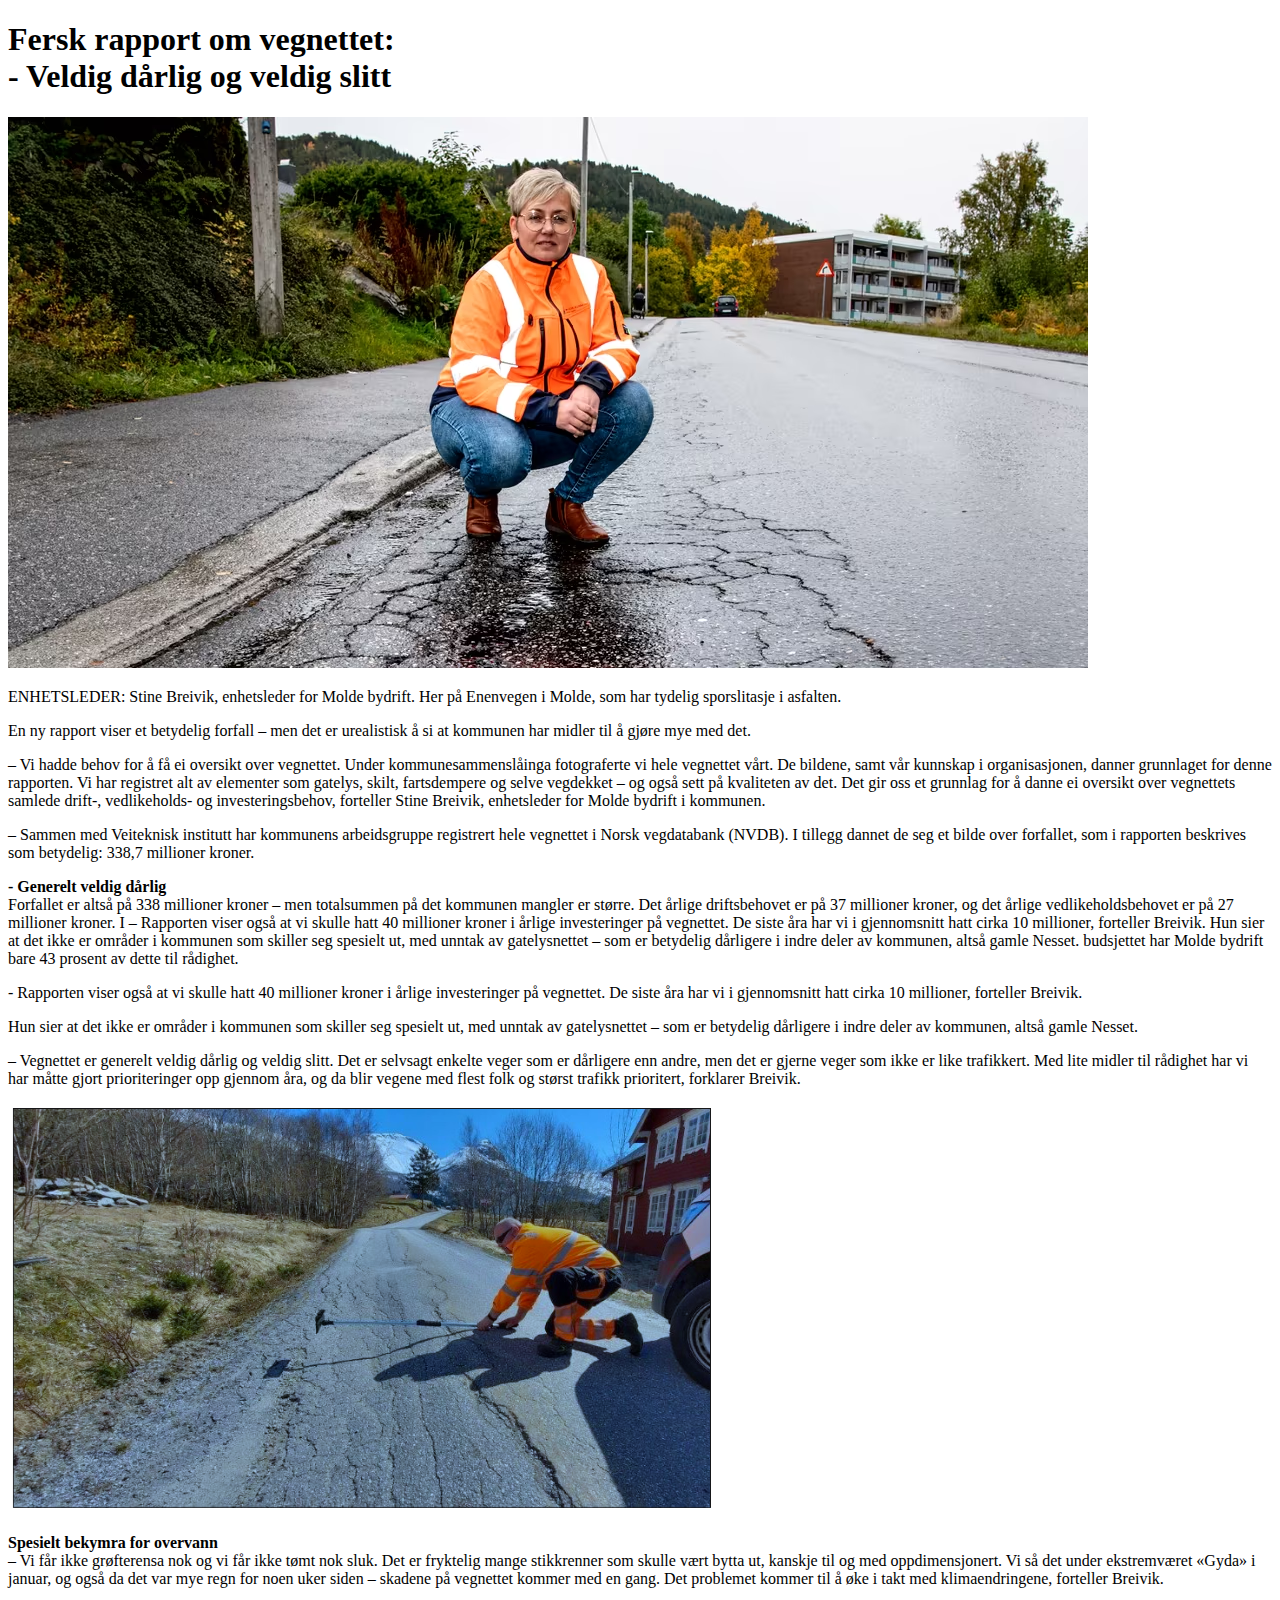
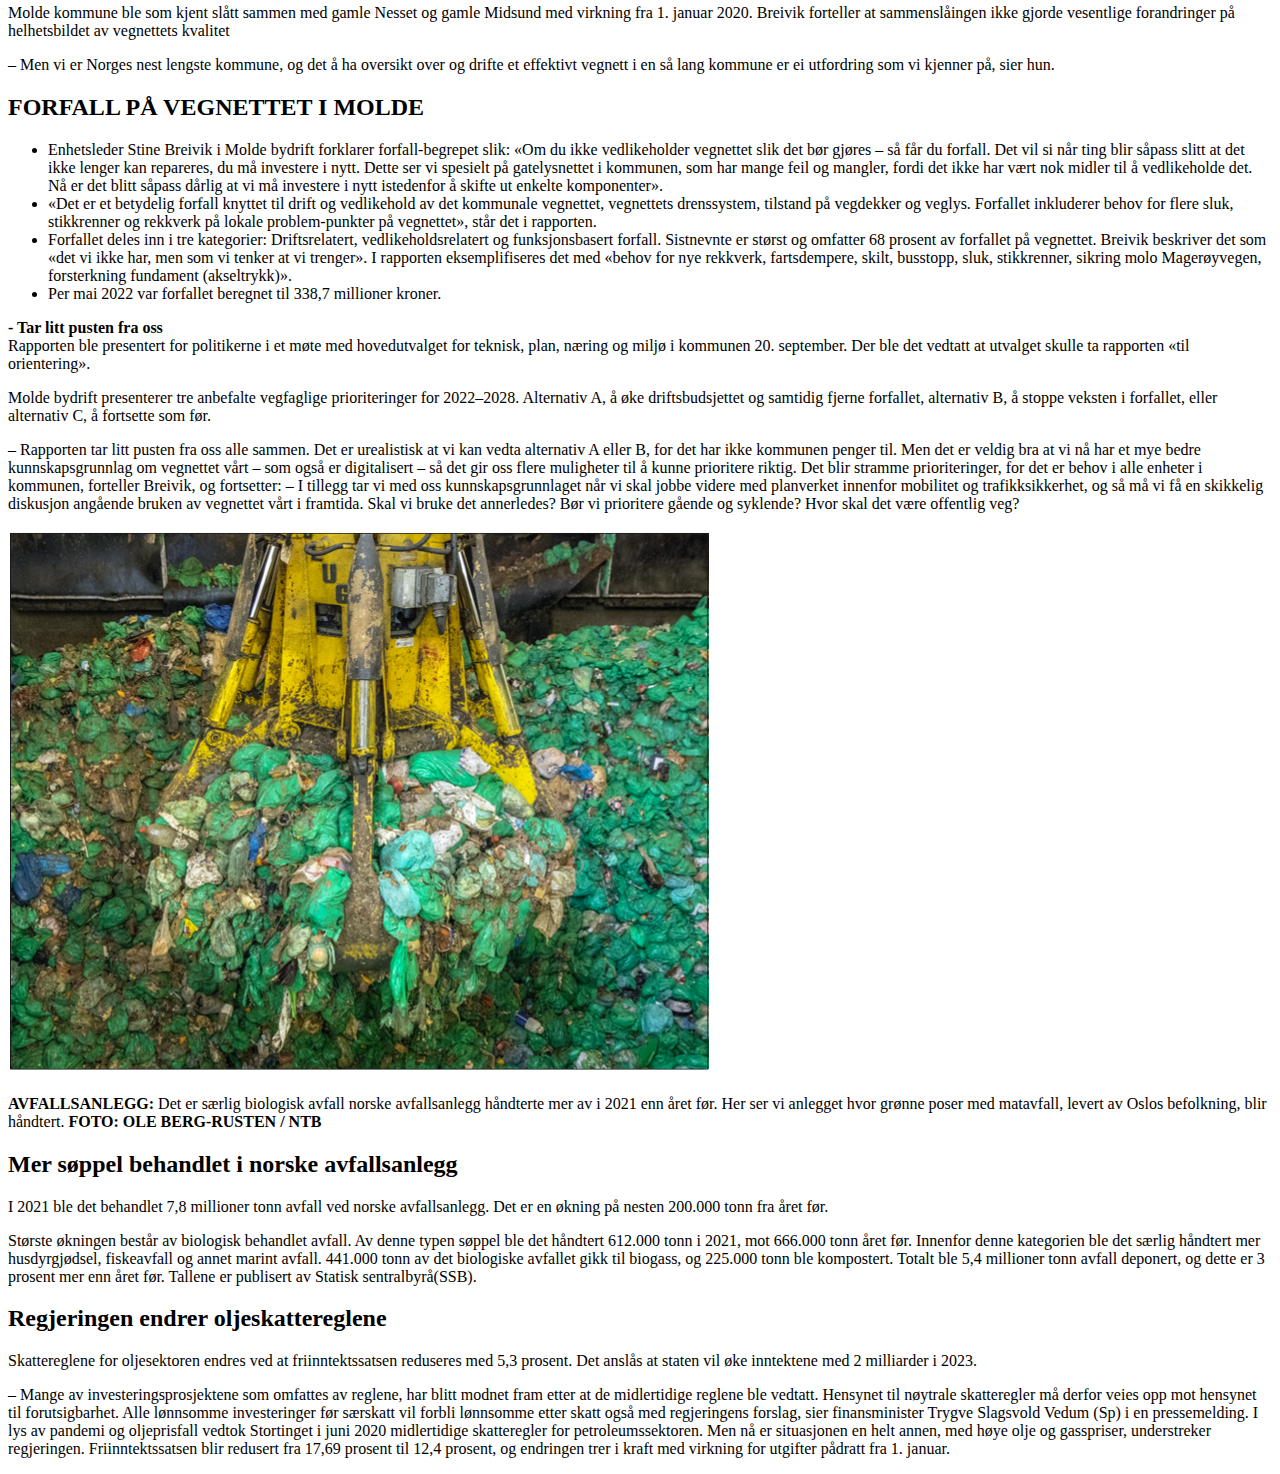
==== index.html @ e1549c37 "Rename yourmom.html to index.html" ====
<!DOCTYPE html>
<html lang="en">
<head>
    <meta charset="UTF-8">
    <meta http-equiv="X-UA-Compatible" content="IE=edge">
    <meta name="viewport" content="width=device-width, initial-scale=1.0">
    <title>Oblig2</title>
    <link rel="stylesheet" href="mom.css">
</head>
<body>
    <div class="grid-container">
        <div class="hovedartikkel">
            <h1 class="Overskrift">
                 Fersk rapport om vegnettet: 
                  <br> - Veldig dårlig og veldig slitt
            </h1>
        </div>
        <div class="text1">
            <img src="Bilder/vegnettdame.png" alt="frontbilde" class="img">
            
                <p>
                    ENHETSLEDER: Stine Breivik, enhetsleder for Molde bydrift. 
                    Her på Enenvegen i Molde, som har tydelig sporslitasje i asfalten.
                </p>
                <p class="stor">
                    En ny rapport viser et betydelig forfall – men det er
                    urealistisk å si at kommunen har midler til å gjøre
                    mye med det.
                </p>
                <p class="text">
                    – Vi hadde behov for å få ei
                    oversikt over vegnettet. Under
                    kommunesammenslåinga fotograferte vi hele vegnettet vårt.
                    De bildene, samt vår kunnskap
                    i organisasjonen, danner
                    grunnlaget for denne rapporten. Vi har registret alt av elementer som gatelys, skilt,
                    fartsdempere og selve vegdekket – og også sett på kvaliteten
                    av det. Det gir oss et grunnlag
                    for å danne ei oversikt over
                    vegnettets samlede drift-, vedlikeholds- og investeringsbehov,
                    forteller Stine Breivik, enhetsleder for Molde bydrift i kommunen.
                </p>
                <p class="text">
                    – Sammen med Veiteknisk institutt har kommunens arbeidsgruppe registrert hele vegnettet
                    i Norsk vegdatabank (NVDB). I
                    tillegg dannet de seg et bilde
                    over forfallet, som i rapporten
                    beskrives som betydelig: 338,7
                    millioner kroner.
                </p> 
        </div>
        <div class="text2">
            <p class="text">
                <b class="Minioverskrift">- Generelt veldig dårlig<br></b>
                Forfallet er altså på 338 millioner kroner – men totalsummen
                på det kommunen mangler er
                større. Det årlige driftsbehovet
                er på 37 millioner kroner, og
                det årlige vedlikeholdsbehovet                        
                er på 27 millioner kroner. I  – Rapporten viser også at vi
                skulle hatt 40 millioner kroner
                i årlige investeringer på vegnettet. De siste åra har vi i gjennomsnitt hatt cirka 10 millioner,
                forteller Breivik.
                Hun sier at det ikke er områder i kommunen som skiller
                seg spesielt ut, med unntak av
                gatelysnettet – som er betydelig dårligere i indre deler av
                kommunen, altså gamle Nesset. budsjettet har Molde bydrift
                bare 43 prosent av dette til rådighet.
            </p>
            <p class="text">
                - Rapporten viser også at vi
                skulle hatt 40 millioner kroner
                i årlige investeringer på vegnettet. De siste åra har vi i gjennomsnitt hatt cirka 10 millioner,
                forteller Breivik.
            </p>
            <p class="text">
                Hun sier at det ikke er områder i kommunen som skiller
                seg spesielt ut, med unntak av
                gatelysnettet – som er betydelig dårligere i indre deler av
                kommunen, altså gamle Nesset.
            </p>
            <p class="text">
                – Vegnettet er generelt veldig
                dårlig og veldig slitt. Det er selvsagt 
                enkelte veger som er dårligere enn andre, men det er
                gjerne veger som ikke er like
                trafikkert. Med lite midler til
                rådighet har vi har måtte gjort
                prioriteringer opp gjennom
                åra, og da blir vegene med flest
                folk og størst trafikk prioritert,
                forklarer Breivik.
            </p>
                <img src="Bilder/Sporslitasjebilde.png" alt="frontbilde" class="img2"> 
        </div>
        <div class="text3">
            <p class="text">
                <b class="Minioverskrift">Spesielt bekymra for overvann<br></b>
                – Vi får ikke grøfterensa nok og
                vi får ikke tømt nok sluk. Det er
                fryktelig mange stikkrenner
                som skulle vært bytta ut, kanskje til og med oppdimensjonert. Vi så det under
                ekstremværet «Gyda» i januar,
                og også da det var mye regn for
                noen uker siden – skadene på
                vegnettet kommer med en
                gang. Det problemet kommer
                til å øke i takt med klimaendringene, forteller Breivik.
            </p>
            <p class="text">
                Molde kommune ble som
                kjent slått sammen med gamle
                Nesset og gamle Midsund med
                virkning fra 1. januar 2020.
                Breivik forteller at sammenslåingen ikke gjorde vesentlige
                forandringer på helhetsbildet
                av vegnettets kvalitet
            </p>
            <p class="text">
                – Men vi er Norges nest lengste kommune, og det å ha oversikt 
                over og drifte et effektivt
                vegnett i en så lang kommune
                er ei utfordring som vi kjenner
                på, sier hun.
            </p>
        </div>
        <div class="text4">
            <h2 class="listeovr">FORFALL PÅ VEGNETTET I MOLDE</h2>
            <ul>
                <li class="liste">
                    Enhetsleder Stine Breivik i Molde bydrift
                    forklarer forfall-begrepet slik: «Om du ikke
                    vedlikeholder vegnettet slik det bør gjøres
                    – så får du forfall. Det vil si når ting blir
                    såpass slitt at det ikke lenger kan repareres, du må investere i nytt. Dette ser vi
                    spesielt på gatelysnettet i kommunen, som
                    har mange feil og mangler, fordi det ikke
                    har vært nok midler til å vedlikeholde det.
                    Nå er det blitt såpass dårlig at vi må
                    investere i nytt istedenfor å skifte ut
                    enkelte komponenter».
                </li>
                <li class="liste">
                    «Det er et betydelig forfall knyttet til drift
                    og vedlikehold av det kommunale vegnettet, vegnettets drenssystem, tilstand på
                    vegdekker og veglys. Forfallet inkluderer
                    behov for flere sluk, stikkrenner og
                    rekkverk på lokale problem-punkter på
                    vegnettet», står det i rapporten.
                </li>
                <li class="liste">
                    Forfallet deles inn i tre kategorier:
                    Driftsrelatert, vedlikeholdsrelatert og
                    funksjonsbasert forfall. Sistnevnte er
                    størst og omfatter 68 prosent av forfallet
                    på vegnettet. Breivik beskriver det som
                    «det vi ikke har, men som vi tenker at vi
                    trenger». I rapporten eksemplifiseres det
                    med «behov for nye rekkverk, fartsdempere, skilt, busstopp, sluk, stikkrenner,
                    sikring molo Magerøyvegen, forsterkning
                    fundament (akseltrykk)».
                </li>
                <li class="liste">
                    Per mai 2022 var forfallet beregnet til
                    338,7 millioner kroner.
                </li>
            </ul>
        </div>
        <div class="text5">
            <p class="text">
                <b class="Minioverskrift">- Tar litt pusten fra oss<br></b>                       
                Rapporten ble presentert for
                politikerne i et møte med hovedutvalget for teknisk, plan,
                næring og miljø i kommunen
                20. september. Der ble det vedtatt at utvalget skulle ta rapporten «til orientering». 
            </p>
            <p class="text">
                Molde bydrift presenterer tre
                anbefalte vegfaglige prioriteringer for 2022–2028. Alternativ A, å øke driftsbudsjettet og
                samtidig fjerne forfallet, alternativ B, å stoppe veksten i forfallet, eller alternativ C, å
                fortsette som før.
            </p>
            <p class="text">
                – Rapporten tar litt pusten
                fra oss alle sammen. Det er
                urealistisk at vi kan vedta alternativ A eller B, for det har ikke
                kommunen penger til. Men det
                er veldig bra at vi nå har et mye
                bedre kunnskapsgrunnlag om
                vegnettet vårt – som også er
                digitalisert – så det gir oss flere
                muligheter til å kunne prioritere riktig. Det blir stramme prioriteringer, for det er behov i
                alle enheter i kommunen, forteller Breivik, og fortsetter:
                – I tillegg tar vi med oss
                kunnskapsgrunnlaget når vi
                skal jobbe videre med planverket innenfor mobilitet og trafikksikkerhet, og så må vi få en
                skikkelig diskusjon angående
                bruken av vegnettet vårt i framtida. Skal vi bruke det annerledes? Bør vi prioritere gående
                og syklende? Hvor skal det
                være offentlig veg?
            </p>
        </div>
        <div class="sidebar1">
            <div class="sidebarbilde">
                <img src="Bilder/Sidebarbilde.png" alt="sidebarbilde" class="sidebarimg">
                <p class="bildetext">
                    <b>AVFALLSANLEGG:</b>
                    Det er særlig biologisk avfall norske avfallsanlegg
                    håndterte mer av i 2021 enn året før. Her ser vi anlegget hvor
                    grønne poser med matavfall, levert av Oslos befolkning, blir
                    håndtert. 
                    <b>FOTO: OLE BERG-RUSTEN / NTB</b> 
                </p>
                <h2 class="sidebarovr">Mer søppel behandlet i norske avfallsanlegg</h2>
                        <p class="stor"> 
                            I 2021 ble det behandlet
                            7,8 millioner tonn avfall
                            ved norske avfallsanlegg.
                            Det er en økning på nesten 200.000 tonn fra året
                            før.
                        </p>
                                      
                        <p class="text">
                            Største økningen består av
                            biologisk behandlet avfall. Av
                            denne typen søppel ble det
                            håndtert 612.000 tonn i 2021,
                            mot 666.000 tonn året før.
                            Innenfor denne kategorien
                            ble det særlig håndtert mer
                            husdyrgjødsel, fiskeavfall og
                            annet marint avfall.
                            441.000 tonn av det biologiske avfallet gikk til biogass, og
                            225.000 tonn ble kompostert.
                            Totalt ble 5,4 millioner tonn
                            avfall deponert, og dette er 3
                            prosent mer enn året før.
                            Tallene er publisert av Statisk
                            sentralbyrå(SSB).
                        </p>
            </div>
        </div>
        <div class="sidebar2">
            <h2 class="sidebarovr">Regjeringen endrer oljeskattereglene</h2>
            <p class="stor">
                Skattereglene for oljesektoren endres ved at friinntektssatsen reduseres
                med 5,3 prosent. Det anslås at staten vil øke inntektene med 2 milliarder i
                2023.
            </p>
            <p class="text">
                – Mange av investeringsprosjektene som omfattes av reglene, har blitt modnet fram
                etter at de midlertidige reglene
                ble vedtatt. Hensynet til nøytrale skatteregler må derfor
                veies opp mot hensynet til forutsigbarhet. Alle lønnsomme
                investeringer før særskatt vil
                forbli lønnsomme etter skatt
                også med regjeringens forslag,
                sier finansminister Trygve
                Slagsvold Vedum (Sp) i en pressemelding.
                I lys av pandemi og oljeprisfall vedtok Stortinget i juni
                2020 midlertidige skatteregler
                for petroleumssektoren. Men
                nå er situasjonen en helt annen, med høye olje og gasspriser, understreker regjeringen.
                Friinntektssatsen blir redusert fra 17,69 prosent til 12,4
                prosent, og endringen trer i
                kraft med virkning for utgifter
                pådratt fra 1. januar.

            </p>
        </div>
    </div>
</body>
</html>
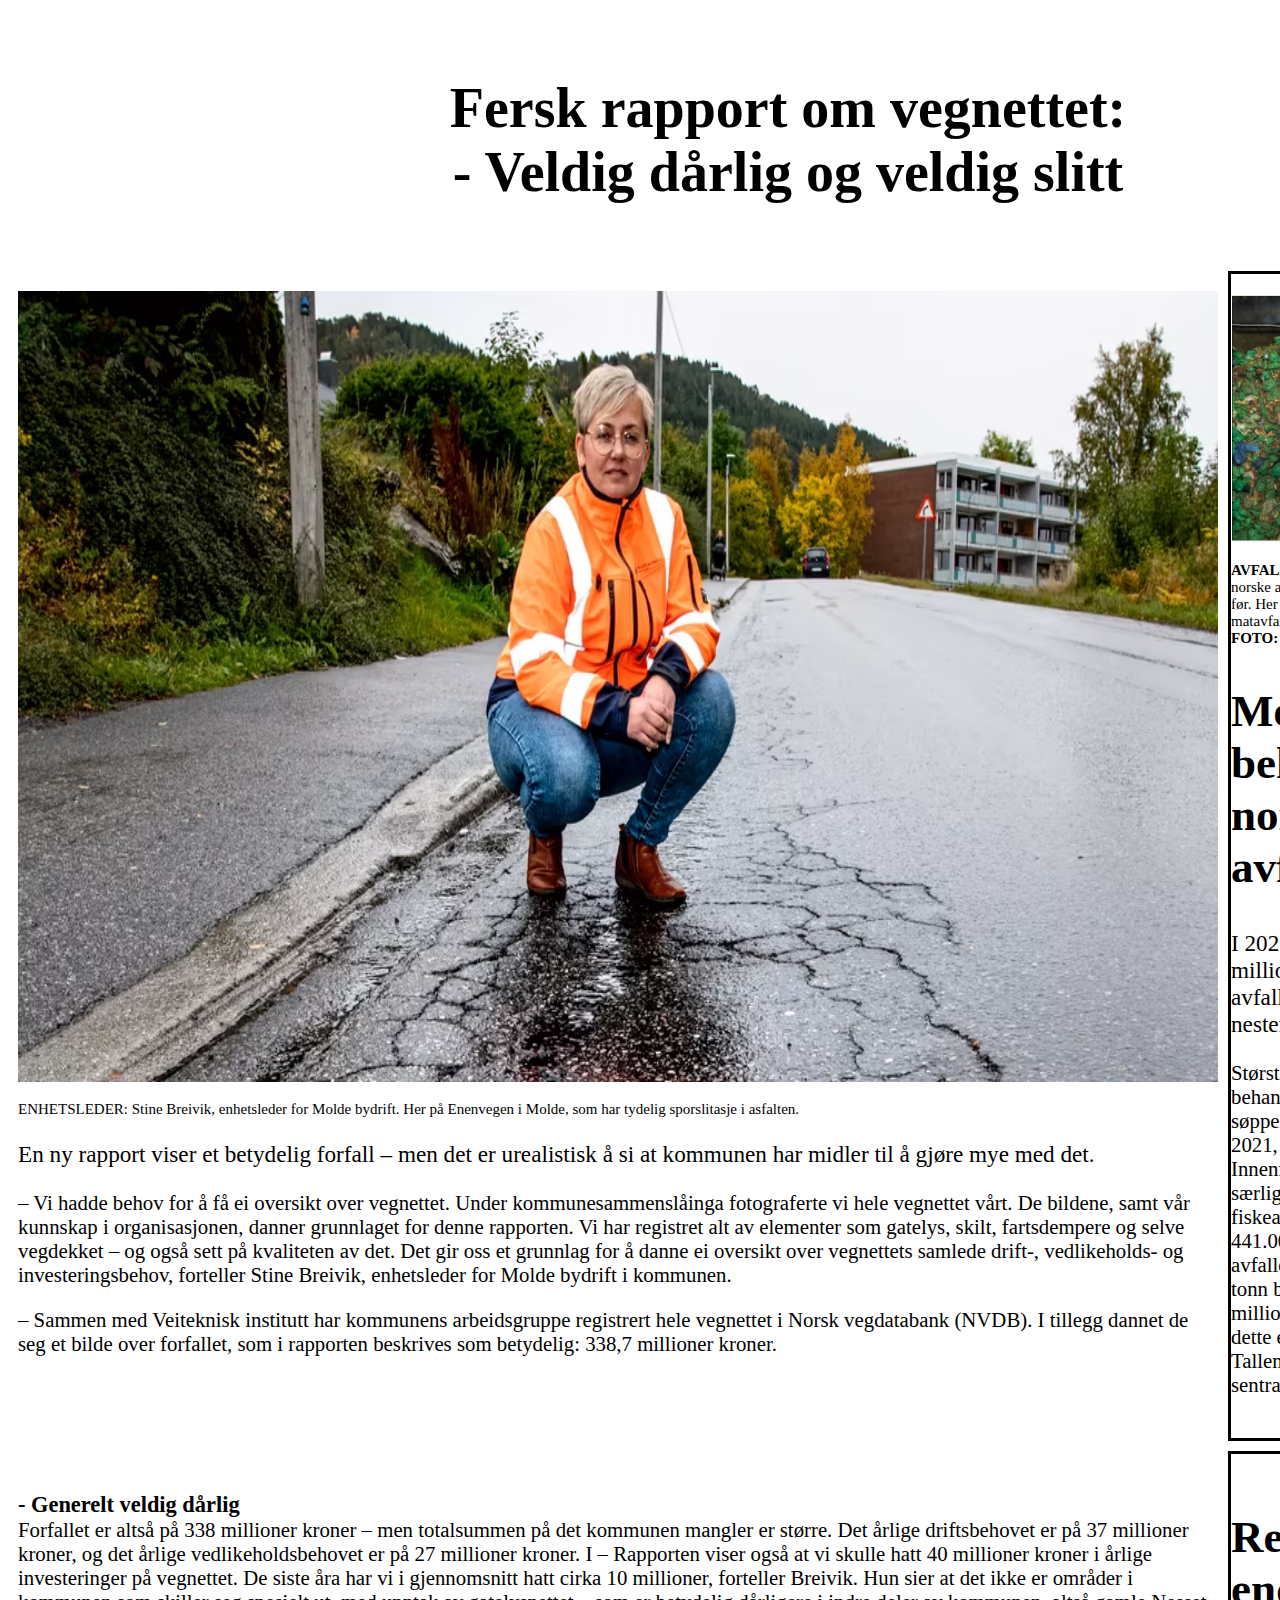
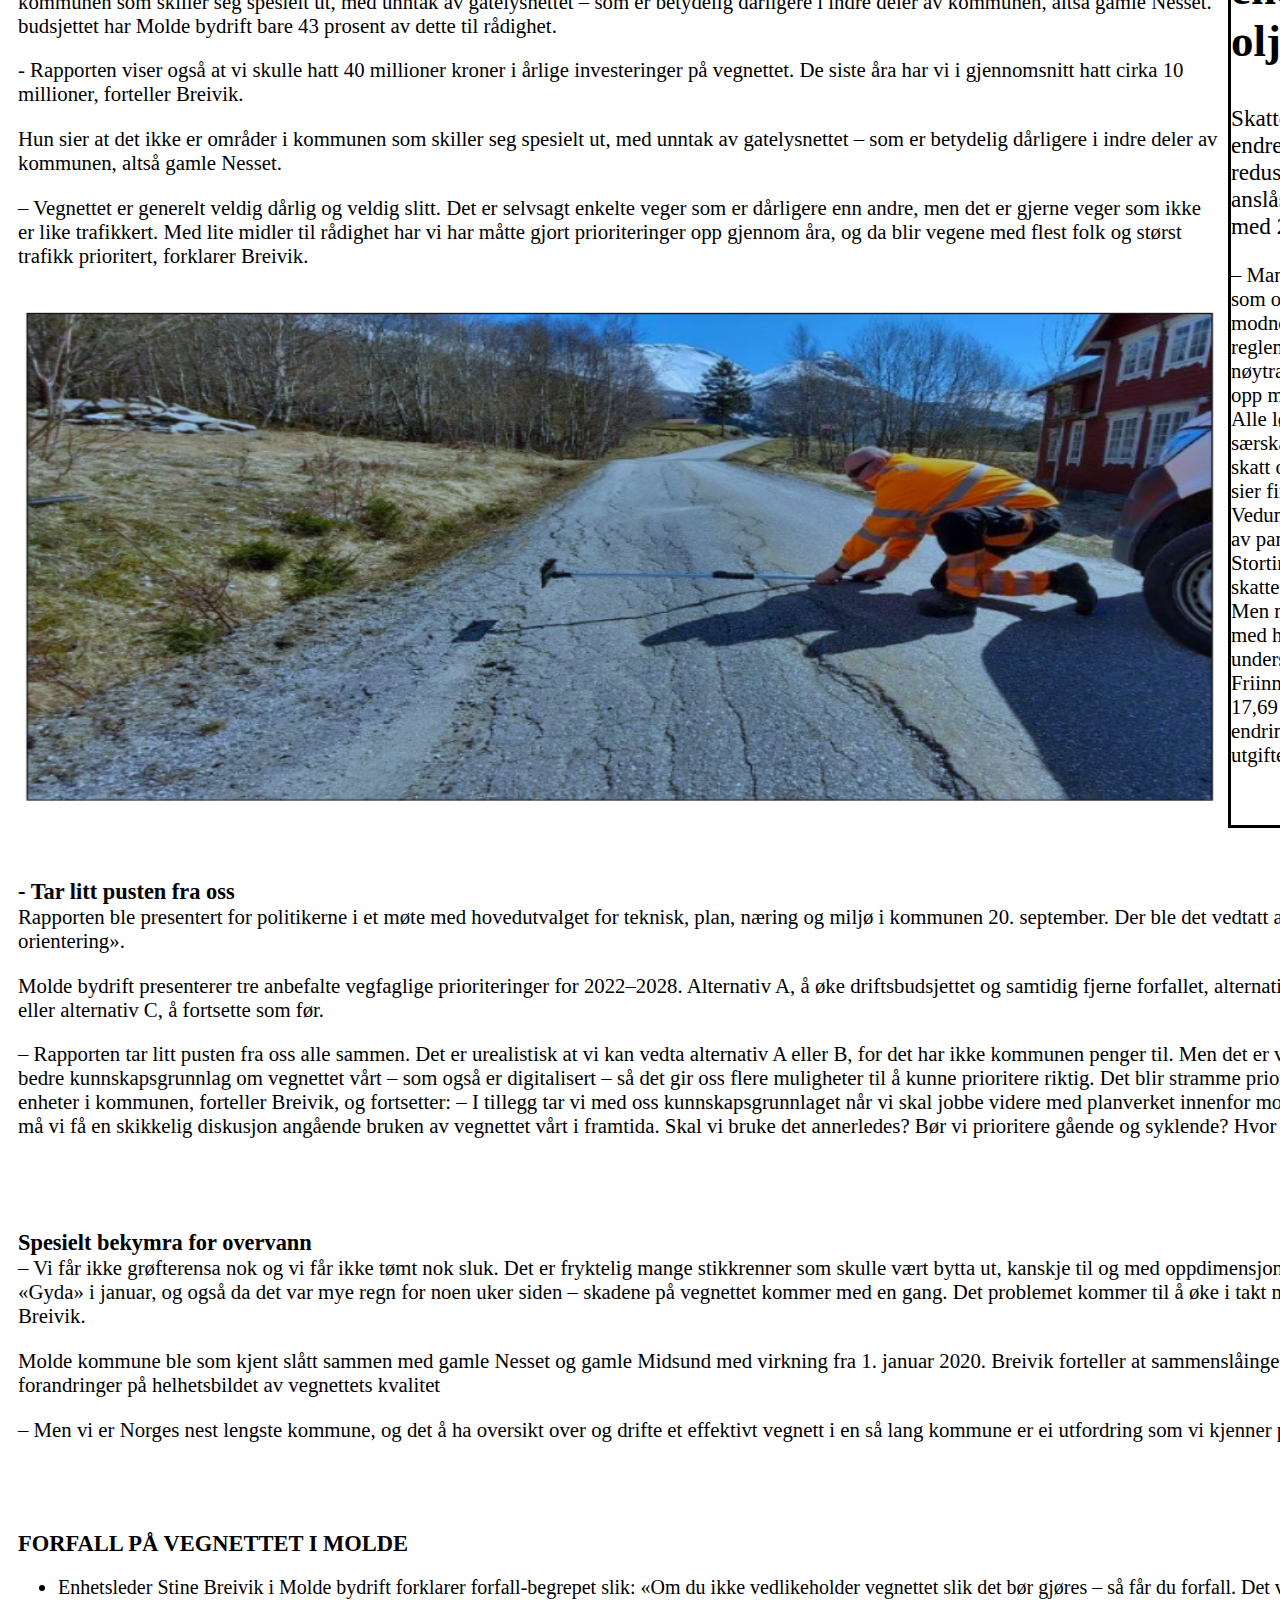
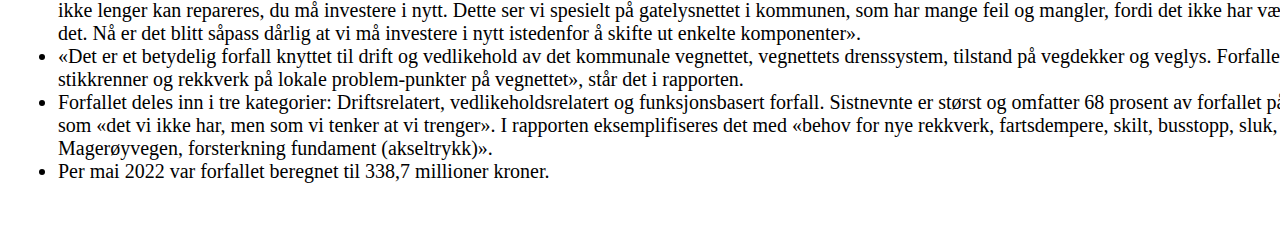
==== commit 2e6b871f: "Update index.html" ====
--- a/index.html
+++ b/index.html
@@ -5,7 +5,7 @@
     <meta http-equiv="X-UA-Compatible" content="IE=edge">
     <meta name="viewport" content="width=device-width, initial-scale=1.0">
     <title>Oblig2</title>
-    <link rel="stylesheet" href="mom.css">
+    <link rel="stylesheet" href="style.css">
 </head>
 <body>
     <div class="grid-container">
--- a/style.css
+++ b/style.css
@@ -0,0 +1,92 @@
+.text1 { 
+    grid-area: main; 
+}
+.text2 {
+    grid-area: main1;
+}
+.text3 {
+    grid-area: main2;
+}
+.text4 {
+    grid-area: main3;
+}
+.text5 {
+    grid-area: main4;
+}
+.sidebar1 { 
+    grid-area: right;
+    border-style: solid;
+}
+.sidebar2 { 
+    grid-area: right1;
+    border-style: solid;
+}
+.hovedartikkel { 
+    grid-area: header;
+}
+.sidebarimg {
+    width: 100%;
+}
+.img {
+    width: 100%;
+    height: 70%;
+}
+.img2 {
+    width: 1200px;
+    height: 500px;
+    margin-top: 40px;
+    margin-left: auto;
+    margin-right: auto;
+    display: block;
+}
+
+.grid-container {
+    display: grid;
+    grid-template-areas:
+    'header header header header header header'
+    'main main main main main right'
+    'main1 main1 main1 main1 main1 right1'
+    'main4 main4 main4 main4 main4 main4'
+    'main2 main2 main2 main2 main2 main2'
+    'main3 main3 main3 main3 main3 main3';
+    gap: 10px;
+    padding: 10px;
+}
+
+.grid-container > div {
+    text-align: left;
+    padding: 20px 0;
+    font-size: 15px;
+    background-color: white;
+}
+
+.Overskrift {
+    text-align: center;
+    font-size:56px;
+}
+.bildetekst {
+    font-size: 16px;
+}
+.Minioverskrift {
+    font-size: 22.4px;
+}
+.stor {
+    font-size: 23.2px;
+}
+.text {
+    font-size: 20.8px;
+}
+.sidebarovr {
+    font-size:45px;
+  }
+.listeovr {
+    color:rgb(0, 119, 255);
+}
+.liste {
+    font-size:20px;
+}
+html *
+{
+   color: #000 !important;
+   font-family: "Guardian Headline"  !important;
+}